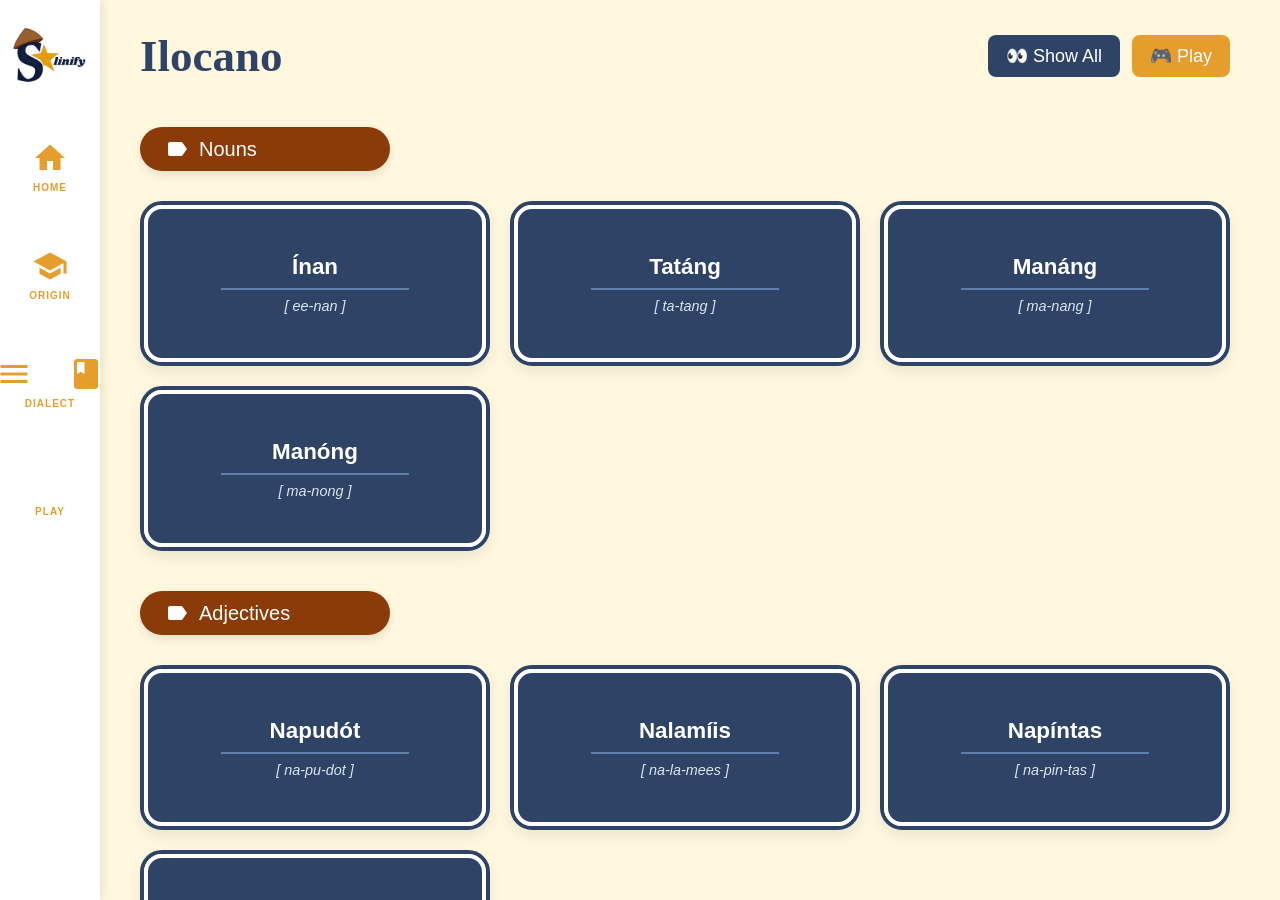
==== pages/clickable+flashcard-ilocos.html @ 620bff23 "Initial Salinify Project" ====
<!DOCTYPE html>
<html lang="en">

<head>
    <meta charset="UTF-8">
    <link href="https://fonts.googleapis.com/icon?family=Material+Icons" rel="stylesheet">
    <meta name="viewport" content="width=device-width, initial-scale=1.0">
    <title>Ilocano Flashcards</title>
    <style>
        html,
        body {
            margin: 0;
            padding: 0;
            width: 100%;
            height: 100%;
            overflow: hidden;
            background: #fff5e6;
        }

        * {
            box-sizing: border-box;
            margin: 0;
            padding: 0;
        }

        .learn_pampanga {
            font-family: "Georgia", sans-serif;
            background: #fff8df;
            padding: 30px 50px;
            padding-left: 140px;
            height: 100vh;
            overflow-y: auto;
            position: relative;
            transform: translateY(100%);
            transition: transform 0.6s ease;
            z-index: 5;
        }

        .learn_pampanga.show {
            transform: translateY(0);
        }

/* SIDEBAR STYLES */
        .sidebar {
            width: 100px;
            height: 100vh;
            background: #ffffff;
            box-shadow: 2px 0 10px rgba(0, 0, 0, 0.1);
            display: flex;
            flex-direction: column;
            align-items: center;
            padding: 20px 15px;
            gap: 20px;
            position: fixed;
            left: 0;
            top: 0;
            z-index: 100;
        }

        .sidebar .icon {
            width: 80px;
            height: 70px;
            display: flex;
            align-items: center;
            justify-content: center;
            cursor: pointer;
        }

        .sidebar .icon img {
            max-width: 100%;
            max-height: 100%;
            object-fit: contain;
        }

        .sidebar ul {
            list-style: none;
            padding: 0;
            margin-top: 20px;
            width: 100%;
        }

        .sidebar ul li {
            width: 100%;
            margin-bottom: 35px;
            text-align: center;
        }

        .sidebar ul li a {
            color: #e59d2c;
            text-decoration: none;
            display: flex;
            flex-direction: column;
            align-items: center;
            gap: 6px;
            padding: 10px 0;
            border-radius: 12px;
            transition: all 0.3s cubic-bezier(0.4, 0, 0.2, 1);
        }

        /* Sidebar Hover Effect */
        .sidebar ul li a:hover {
            transform: scale(1.15);
            background-color: #fff8df;
            color: #8a3b08;
        }

        .sidebar ul li a .material-icons {
            font-size: 36px;
            transition: transform 0.3s ease;
        }

        .sidebar ul li a:hover .material-icons {
            transform: rotate(-5deg);
        }

        .nav-label {
            font-size: 10px;
            font-weight: bold;
            text-transform: uppercase;
            font-family: "Georgia", sans-serif;
            letter-spacing: 1px;
        }

        /* HEADER */
        .header {
            display: flex;
            justify-content: space-between;
            align-items: center;
            margin-bottom: 25px;
            flex-wrap: wrap;
        }

        .header h1 {
            font-family: 'bright DEMO', Georgia, serif;
            color: #2e4365;
            font-size: 45px;
            margin: 0;
            font-weight: bold;
        }

        /* SECTION DIVIDERS */
        .section-divider {
            width: auto;
            max-width: 250px;
            background: #8a3b08;
            color: #fff;
            padding: 10px 25px;
            font-size: 20px;
            margin: 20px 0 10px 0;
            border-radius: 50px;
            display: flex;
            align-items: center;
            gap: 10px;
            box-shadow: 0 4px 10px rgba(0, 0, 0, 0.1);
            grid-column: 1 / -1;
        }

        /* BUTTONS */
        .header-buttons {
            display: flex;
            gap: 12px;
        }

        .play-button,
        .flip-button,
        .nav-btn,
        .back-btn {
            padding: 10px 18px;
            font-family: inherit;
            border: none;
            border-radius: 8px;
            font-size: 18px;
            cursor: pointer;
            transition: 0.3s;
        }

        .play-button,
        .nav-btn {
            background-color: #e59d2c;
            color: white;
        }

        .flip-button,
        .back-btn {
            background-color: #2e4365;
            color: white;
        }

        .play-button:hover,
        .nav-btn:hover {
            background-color: #c97f14;
            transform: translateY(-2px);
        }

        .flip-button:hover,
        .back-btn:hover {
            background-color: #1d2f4d;
            transform: translateY(-2px);
        }

        /* FLASHCARDS GRID */
        .flashcards-container {
            display: grid;
            grid-template-columns: repeat(auto-fill, minmax(280px, 1fr));
            gap: 20px;
            padding-bottom: 50px;
        }

        .flashcard {
            height: 165px;
            border: 4px solid #2e4365;
            border-radius: 22px;
            box-shadow: 0 6px 14px rgba(0, 0, 0, 0.08);
            perspective: 1000px;
            cursor: pointer;
        }

        .card-inner {
            position: relative;
            width: 100%;
            height: 100%;
            text-align: center;
            transition: transform 0.6s;
            transform-style: preserve-3d;
        }

        .flashcard:hover .card-inner,
        .flashcard.flipped .card-inner {
            transform: rotateY(180deg);
        }

        .card-front,
        .card-back {
            position: absolute;
            width: 100%;
            height: 100%;
            backface-visibility: hidden;
            display: flex;
            flex-direction: column;
            justify-content: center;
            border-radius: 18px;
            padding: 10px;
        }

        .card-front {
            background-color: #2e4365;
            border: 4px solid #ffffff;
        }

        .card-back {
            background-color: #ffffff;
            transform: rotateY(180deg);
        }

        .card-front .upper-text {
            font-size: 1.4em;
            font-weight: bold;
            color: #ffffff;
        }

        .card-back .upper-text {
            font-size: 1.4em;
            font-weight: bold;
            color: #2e4365;
        }

        .card-front .separator {
            width: 60%;
            margin: 8px auto;
            border-top: 2px solid #5f7fa8;
        }

        .card-back .separator {
            width: 60%;
            margin: 8px auto;
            border-top: 2px solid #c7d6ea;
        }

        .card-front .lower-text {
            font-size: 0.9em;
            color: #8a3b08;
            font-style: italic;
            color: #dbe6f2;
        }

        .card-back .lower-text {
            font-size: 0.9em;
            color: #8a3b08;
            font-style: italic;
        }

        /* DETAILS SECTION */
        .details-section {
            display: none;
            max-width: 1000px;
            margin: 30px auto;
            position: relative;
        }

        .main-container {
            display: flex;
            justify-content:space-between;
            align-items:center;
            flex-wrap: wrap;
            gap: 40px;
            border: 4px solid #8a3b08;
            border-radius: 25px;
            padding: 50px;
            background: #ffffff;
            box-shadow: 0 10px 25px rgba(0, 0, 0, 0.08);
        }

        .dialect-word {
            font-size: 48px;
            font-weight: bold;
            color: #2e4365;
            margin-bottom: 20px;
        }

        .tagalog-word {
            font-size: 22px;
            color: #8a3b08;
            margin: 15px 0;
            margin-bottom:10px;
        }

        .image-container {
            flex: 1;
            height: 300px;
            border-radius: 20px;
            overflow: hidden;
            background: #eee;
        }

        .image-container img {
            width: 100%;
            height: 100%;
            object-fit: inherit;
        }

        .english-container {
            margin-top: 20px;
            border: 3px solid #2e4365;
            border-radius: 18px;
            padding: 15px;
            background: #f5f5f5;
            font-size: 18px;
            line-height: 1.6;
        }

        .example-text {
            font-size: 18px;
            color: #444;
            line-height: 1.6;
            border-left: 4px solid #e59d2c;
            padding-left: 15px;
            margin-top: 10px;
        }

        .pronunciation-wrapper {
            display: flex;
            align-items: center;
            gap: 12px;
            margin-bottom: 15px;
            font-size:18px;
            font-style:italic;
            color:#555;
            margin:8px 0;
        }

        .audio-icon {
            font-size: 28px;
            color: #e59d2c;
            cursor: pointer;
            transition: 0.3s;
        }

        .audio-icon:hover {
            color: #2e4365;
            transform: scale(1.1);
        }

        .button-group {
            margin-top: 30px;
            display: flex;
            justify-content: space-between;
            gap: 20px;
        }

        .back-header {
            display: flex;
            justify-content: flex-end;
            margin-bottom: 20px;
        }
    </style>
</head>

<body>
    <div class="sidebar">
        <div class="icon"><img src="../assets/images/salinify.png" alt="Logo"></div>
        <ul>
            <li><a href="home.html"><span class="material-icons">home</span><span class="nav-label">Home</span></a></li>
            <li><a href="classes.html"><span class="material-icons">school</span><span
                        class="nav-label">Origin</span></a></li>
            <li><a href="learn-ui.html"><span class="material-icons">menu_book</span><span
                        class="nav-label">Dialect</span></a></li>
            <li><a href="play-ui.html"><span class="material-icons">sports_esports</span><span
                        class="nav-label">Play</span></a></li>
        </ul>
    </div>

    <div class="learn_pampanga">
        <div class="header" id="mainHeader">
            <h1>Ilocano</h1>
            <div class="header-buttons">
                <button class="flip-button" id="flipAllBtn">👀 Show All</button>
                <button class="play-button" onclick="window.location.href='play-ui.html'">🎮 Play</button>
            </div>
        </div>

        <div class="flashcards-container" id="flashcards"></div>

        <div class="details-section" id="details">
            <div class="back-header">
                <button class="back-btn" onclick="goBack()">⬅ Back to Flashcards</button>
            </div>

            <div class="main-container">
                <div style="flex: 1.5;">
                    <div class="dialect-word" id="dialectWord"></div>

                    <div class="pronunciation-wrapper">
                        <div class="lower-text" id="pronunciationText" style="font-size: 1.3em;"></div>
                        <span class="audio-icon material-icons" id="playBtn">volume_up</span>
                        <audio id="audioElement"></audio>
                    </div>

                    <div class="tagalog-word" id="tagalogWord"></div>
                    <div class="example-text" id="exampleText"></div>
                </div>
                <div class="image-container">
                    <img id="wordImage" src="" alt="Word Image">
                </div>
            </div>

            <div class="english-container" id="englishText"></div>

            <div class="button-group">
                <button class="nav-btn" onclick="prevWord()">⬅ Previous Word</button>
                <button class="nav-btn" onclick="nextWord()">Next Word ➡</button>
            </div>
        </div>
    </div>

    <script>
const words = [
            { cat: "Nouns", dialect: "Ínan", pron: "ee-nan", tagalog: "Nanay", english: "Mother", example: "Ilocano: Tinawag ko ang aking <b>Ínan</b> para kumain.", image: "../assets/images/ina.png", audio: "../assets/audio/inan.mp3" },
            { cat: "Nouns", dialect: "Tatáng", pron: "ta-tang", tagalog: "Tatay", english: "Father", example: "Ilocano: Kasama ko si <b>Tatáng</b> sa paglalakad kanina.", image: "../assets/images/ama.png", audio: "../assets/audio/tatang2.mp3" },
            { cat: "Nouns", dialect: "Manáng", pron: "ma-nang", tagalog: "Ate", english: "Older Sister", example: "Ilocano: Binilhan ako ng aking <b>Manáng</b> ng pagkain.", image: "../assets/images/ate.png", audio: "../assets/audio/manang.mp3" },
            { cat: "Nouns", dialect: "Manóng", pron: "ma-nong", tagalog: "Kuya", english: "Older Brother", example: "Ilocano: Naglaro kami ni <b>Manóng</b> sa labas.", image: "../assets/images/kuya.png", audio: "../assets/audio/manong.mp3" },


            // Adjectives
            { cat: "Adjectives", dialect: "Napudót", pron: "na-pu-dot", tagalog: "Mainit", english: "Hot", example: "Ilocano: <b>Napudót</b> ang kape kaya dahan-dahan kong ininom.", image: "../assets/images/hot2.png", audio: "../assets/audio/napudot.mp3" },
            { cat: "Adjectives", dialect: "Nalamíis", pron: "na-la-mees", tagalog: "Malamig", english: "Cold", example: "Ilocano: <b>Nalamíis</b> ang tubig sa ref.", image: "../assets/images/cold.png", audio: "../assets/audio/nalamiis.mp3" },
            { cat: "Adjectives", dialect: "Napíntas", pron: "na-pin-tas", tagalog: "Maganda", english: "Beautiful", example: "Ilocano: <b>Napíntas</b> ang damit na suot niya.", image: "../assets/images/beautiful.png", audio: "../assets/audio/napintas.mp3" },
            { cat: "Adjectives", dialect: "Natarakí", pron: "na-ta-ra-kee", tagalog: "Gwapo", english: "Handsome", example: "Ilocano: <b>Natarakí</b> ang artista sa palabas.", image: "../assets/images/handsome.png", audio: "../assets/audio/nataraki.mp3" },


            // Greetings
            { cat: "Greetings", dialect: "Naimbág nga bigát", pron: "na-im-bag nga bee-gat", tagalog: "Magandang Umaga", english: "Good Morning", example: "Ilocano: <b>Naimbág nga bigát</b>, tara na sa eskwela.", image: "../assets/images/morning.png", audio: "../assets/audio/bigat.mp3" },
            { cat: "Greetings", dialect: "Agyamanák unay", pron: "ag-ya-ma-nak u-nay", tagalog: "Maraming salamat", english: "Thank you very much", example: "Ilocano: <b>Agyamanák unay</b>, malaking tulong ito.", image: "../assets/images/thanks.png", audio: "../assets/audio/unay.mp3" },
            { cat: "Greetings", dialect: "Naimbág nga malém", pron: "na-im-bag nga ma-lem", tagalog: "Magandang Hapon", english: "Good Afternoon", example: "Ilocano: <b>Naimbág nga malém</b>, kumain ka na ba?", image: "../assets/images/afternoon.png", audio: "../assets/audio/malem.mp3" },
            { cat: "Greetings", dialect: "Naimbág nga rabí-i", pron: "na-im-bag nga ra-bee-i", tagalog: "Magandang Gabi", english: "Good Evening", example: "Ilocano: <b>Naimbág nga rabí-i</b>, matulog ka na mamaya.", image: "../assets/images/evening.png", audio: "../assets/audio/rabi.mp3" },


            // Foods
            { cat: "Foods", dialect: "Makan", pron: "ma-kan", tagalog: "Pagkain", english: "Food", example: "Ilocano: Marami kaming <b>Makan</b> sa handaan.", image: "../assets/images/food.png", audio: "../assets/audio/makan.mp3" },
            { cat: "Foods", dialect: "Naténg", pron: "na-teng", tagalog: "Gulay", english: "Vegetable", example: "Ilocano: Niluto ni nanay ang <b>Naténg</b> kanina.", image: "../assets/images/vegetable.png", audio: "../assets/audio/nateng.mp3" },
            { cat: "Foods", dialect: "Bunga", pron: "boon-ga", tagalog: "Prutas", english: "Fruits", example: "Ilocano: Kumain ako ng <b>Bunga</b> pagkatapos ng tanghalian.", image: "../assets/images/fruits.png", audio: "../assets/audio/bunga.mp3" },
            { cat: "Foods", dialect: "Inapuy", pron: "i-na-puy", tagalog: "Kanin", english: "Cooked Rice", example: "Ilocano: Maputi ang <b>Nasi</b> na sinaing namin.", image: "../assets/images/cooked_rice.png", audio: "../assets/audio/inapuy.mp3" },


            // Nature
            { cat: "Nature", dialect: "Bantáy", pron: "ban-tay", tagalog: "Bundok", english: "Mountain", example: "Ilocano: Malayo ang <b>Bantáy</b> pero kita pa rin.", image: "../assets/images/mountain.png", audio: "../assets/audio/bantay.mp3" },
            { cat: "Nature", dialect: "Baybay", pron: "bay-bay", tagalog: "Dagat", english: "Ocean/Sea", example: "Ilocano: Masarap magpahinga sa <b>Baybay</b>.", image: "../assets/images/ocean.png", audio: "../assets/audio/baybay.mp3" },
            { cat: "Nature", dialect: "Karayan", pron: "ka-ra-yan", tagalog: "Ilog", english: "River", example: "Ilocano: Tumawid kami sa <b>Karayan</b> kahapon.", image: "../assets/images/river.png", audio: "../assets/audio/karayan.mp3" },
            { cat: "Nature", dialect: "Kayú", pron: "ka-yu", tagalog: "Puno", english: "Tree", example: "Ilocano: May malaking <b>Kayú</b> sa harap ng bahay.", image: "../assets/images/tree.png", audio: "../assets/audio/kayu.mp3" }
        ];

        const container = document.getElementById("flashcards");
        let currentIndex = 0;
        let lastCat = "";

        // Render Grid
        words.forEach((w, i) => {
            if (w.cat !== lastCat) {
                const div = document.createElement("div");
                div.className = "section-divider";
                div.innerHTML = `<span class="material-icons">label</span> ${w.cat}`;
                container.appendChild(div);
                lastCat = w.cat;
            }

            const card = document.createElement("div");
            card.className = "flashcard";
            card.innerHTML = `
                <div class="card-inner">
                    <div class="card-front">
                        <div class="upper-text">${w.dialect}</div>
                        <div class="separator"></div>
                        <div class="lower-text">[ ${w.pron} ]</div>
                    </div>
                    <div class="card-back">
                        <div class="upper-text">${w.tagalog}</div>
                        <div class="separator"></div>
                        <div class="lower-text">${w.english}</div>
                    </div>
                </div>`;
            card.onclick = () => {
                currentIndex = i;
                showDetails();
            };
            container.appendChild(card);
        });

        function showDetails() {
            document.getElementById("flashcards").style.display = "none";
            document.getElementById("mainHeader").style.display = "none";
            document.getElementById("details").style.display = "block";
            displayWord();
        }

        function displayWord() {
            const w = words[currentIndex];
            document.getElementById("dialectWord").innerText = w.dialect;
            document.getElementById("pronunciationText").innerText = `[ ${w.pron} ]`;
            document.getElementById("tagalogWord").innerText = "Tagalog: " + w.tagalog;
            document.getElementById("englishText").innerText = "English Definition: " + w.english;
            document.getElementById("exampleText").innerHTML = w.example;
            document.getElementById("wordImage").src = w.image;

            // Audio logic
            const audio = document.getElementById("audioElement");
            audio.src = w.audio;
            document.getElementById("playBtn").onclick = () => audio.play();
        }

        function nextWord() {
            currentIndex = (currentIndex + 1) % words.length;
            displayWord();
        }

        function prevWord() {
            currentIndex = (currentIndex - 1 + words.length) % words.length;
            displayWord();
        }

        function goBack() {
            document.getElementById("flashcards").style.display = "grid";
            document.getElementById("mainHeader").style.display = "flex";
            document.getElementById("details").style.display = "none";
        }

        // Flip All functionality
        document.getElementById('flipAllBtn').onclick = function () {
            const cards = document.querySelectorAll('.flashcard');
            const isFlipped = cards[0].classList.contains('flipped');
            cards.forEach(c => c.classList.toggle('flipped', !isFlipped));
            this.textContent = !isFlipped ? "🙈 Hide All" : "👀 Show All";
        };

        // Entrance animation
        window.onload = () => {
            setTimeout(() => {
                document.querySelector('.learn_pampanga').classList.add('show');
            }, 100);
        };
    </script>
</body>

</html>
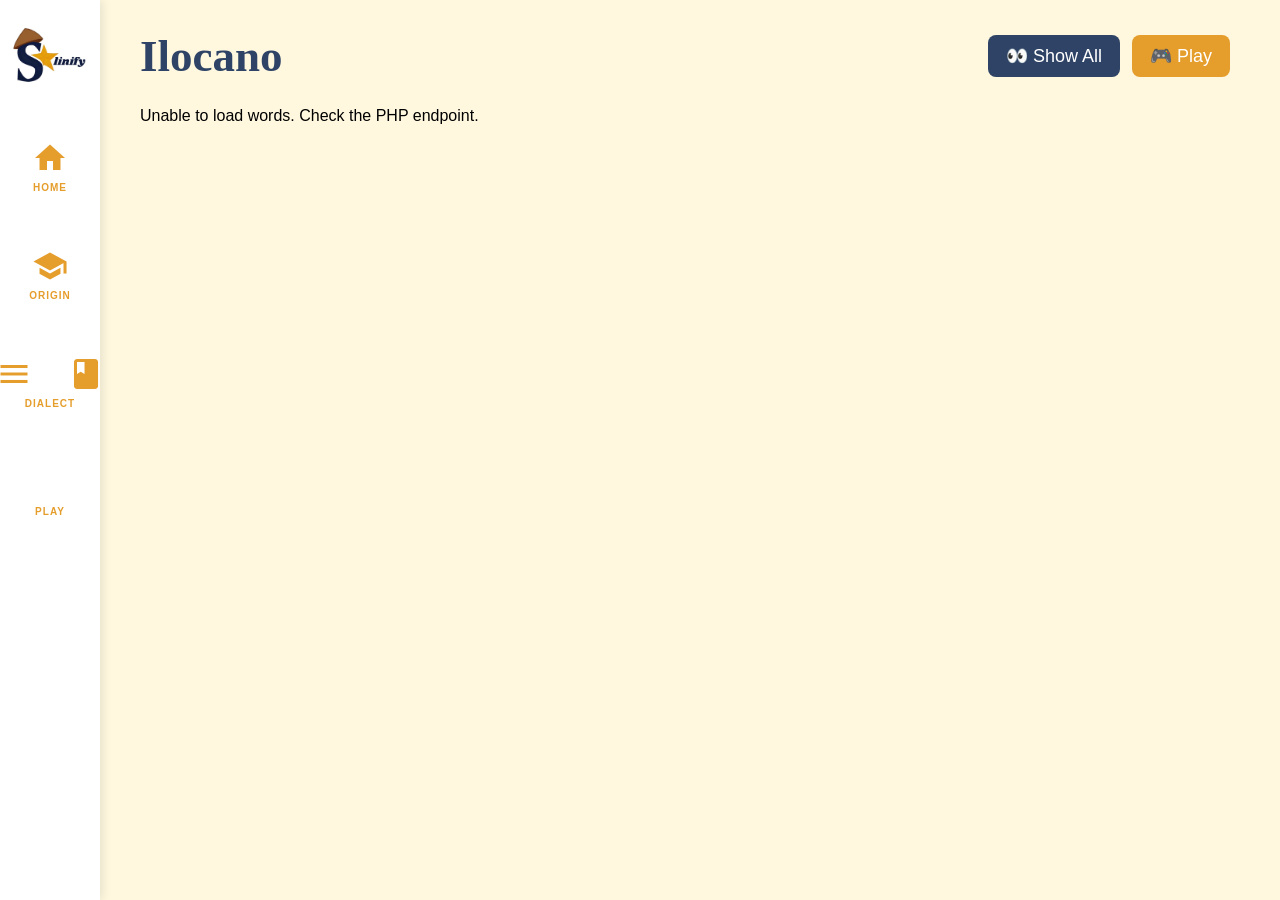
==== commit d4a09f0a: "Update clickable+flashcard-ilocos.html" ====
--- a/pages/clickable+flashcard-ilocos.html
+++ b/pages/clickable+flashcard-ilocos.html
@@ -453,51 +453,74 @@
     </div>
 
     <script>
-const words = [
-            { cat: "Nouns", dialect: "Ínan", pron: "ee-nan", tagalog: "Nanay", english: "Mother", example: "Ilocano: Tinawag ko ang aking <b>Ínan</b> para kumain.", image: "../assets/images/ina.png", audio: "../assets/audio/inan.mp3" },
-            { cat: "Nouns", dialect: "Tatáng", pron: "ta-tang", tagalog: "Tatay", english: "Father", example: "Ilocano: Kasama ko si <b>Tatáng</b> sa paglalakad kanina.", image: "../assets/images/ama.png", audio: "../assets/audio/tatang2.mp3" },
-            { cat: "Nouns", dialect: "Manáng", pron: "ma-nang", tagalog: "Ate", english: "Older Sister", example: "Ilocano: Binilhan ako ng aking <b>Manáng</b> ng pagkain.", image: "../assets/images/ate.png", audio: "../assets/audio/manang.mp3" },
-            { cat: "Nouns", dialect: "Manóng", pron: "ma-nong", tagalog: "Kuya", english: "Older Brother", example: "Ilocano: Naglaro kami ni <b>Manóng</b> sa labas.", image: "../assets/images/kuya.png", audio: "../assets/audio/manong.mp3" },
-
-
-            // Adjectives
-            { cat: "Adjectives", dialect: "Napudót", pron: "na-pu-dot", tagalog: "Mainit", english: "Hot", example: "Ilocano: <b>Napudót</b> ang kape kaya dahan-dahan kong ininom.", image: "../assets/images/hot2.png", audio: "../assets/audio/napudot.mp3" },
-            { cat: "Adjectives", dialect: "Nalamíis", pron: "na-la-mees", tagalog: "Malamig", english: "Cold", example: "Ilocano: <b>Nalamíis</b> ang tubig sa ref.", image: "../assets/images/cold.png", audio: "../assets/audio/nalamiis.mp3" },
-            { cat: "Adjectives", dialect: "Napíntas", pron: "na-pin-tas", tagalog: "Maganda", english: "Beautiful", example: "Ilocano: <b>Napíntas</b> ang damit na suot niya.", image: "../assets/images/beautiful.png", audio: "../assets/audio/napintas.mp3" },
-            { cat: "Adjectives", dialect: "Natarakí", pron: "na-ta-ra-kee", tagalog: "Gwapo", english: "Handsome", example: "Ilocano: <b>Natarakí</b> ang artista sa palabas.", image: "../assets/images/handsome.png", audio: "../assets/audio/nataraki.mp3" },
-
-
-            // Greetings
-            { cat: "Greetings", dialect: "Naimbág nga bigát", pron: "na-im-bag nga bee-gat", tagalog: "Magandang Umaga", english: "Good Morning", example: "Ilocano: <b>Naimbág nga bigát</b>, tara na sa eskwela.", image: "../assets/images/morning.png", audio: "../assets/audio/bigat.mp3" },
-            { cat: "Greetings", dialect: "Agyamanák unay", pron: "ag-ya-ma-nak u-nay", tagalog: "Maraming salamat", english: "Thank you very much", example: "Ilocano: <b>Agyamanák unay</b>, malaking tulong ito.", image: "../assets/images/thanks.png", audio: "../assets/audio/unay.mp3" },
-            { cat: "Greetings", dialect: "Naimbág nga malém", pron: "na-im-bag nga ma-lem", tagalog: "Magandang Hapon", english: "Good Afternoon", example: "Ilocano: <b>Naimbág nga malém</b>, kumain ka na ba?", image: "../assets/images/afternoon.png", audio: "../assets/audio/malem.mp3" },
-            { cat: "Greetings", dialect: "Naimbág nga rabí-i", pron: "na-im-bag nga ra-bee-i", tagalog: "Magandang Gabi", english: "Good Evening", example: "Ilocano: <b>Naimbág nga rabí-i</b>, matulog ka na mamaya.", image: "../assets/images/evening.png", audio: "../assets/audio/rabi.mp3" },
-
-
-            // Foods
-            { cat: "Foods", dialect: "Makan", pron: "ma-kan", tagalog: "Pagkain", english: "Food", example: "Ilocano: Marami kaming <b>Makan</b> sa handaan.", image: "../assets/images/food.png", audio: "../assets/audio/makan.mp3" },
-            { cat: "Foods", dialect: "Naténg", pron: "na-teng", tagalog: "Gulay", english: "Vegetable", example: "Ilocano: Niluto ni nanay ang <b>Naténg</b> kanina.", image: "../assets/images/vegetable.png", audio: "../assets/audio/nateng.mp3" },
-            { cat: "Foods", dialect: "Bunga", pron: "boon-ga", tagalog: "Prutas", english: "Fruits", example: "Ilocano: Kumain ako ng <b>Bunga</b> pagkatapos ng tanghalian.", image: "../assets/images/fruits.png", audio: "../assets/audio/bunga.mp3" },
-            { cat: "Foods", dialect: "Inapuy", pron: "i-na-puy", tagalog: "Kanin", english: "Cooked Rice", example: "Ilocano: Maputi ang <b>Nasi</b> na sinaing namin.", image: "../assets/images/cooked_rice.png", audio: "../assets/audio/inapuy.mp3" },
-
-
-            // Nature
-            { cat: "Nature", dialect: "Bantáy", pron: "ban-tay", tagalog: "Bundok", english: "Mountain", example: "Ilocano: Malayo ang <b>Bantáy</b> pero kita pa rin.", image: "../assets/images/mountain.png", audio: "../assets/audio/bantay.mp3" },
-            { cat: "Nature", dialect: "Baybay", pron: "bay-bay", tagalog: "Dagat", english: "Ocean/Sea", example: "Ilocano: Masarap magpahinga sa <b>Baybay</b>.", image: "../assets/images/ocean.png", audio: "../assets/audio/baybay.mp3" },
-            { cat: "Nature", dialect: "Karayan", pron: "ka-ra-yan", tagalog: "Ilog", english: "River", example: "Ilocano: Tumawid kami sa <b>Karayan</b> kahapon.", image: "../assets/images/river.png", audio: "../assets/audio/karayan.mp3" },
-            { cat: "Nature", dialect: "Kayú", pron: "ka-yu", tagalog: "Puno", english: "Tree", example: "Ilocano: May malaking <b>Kayú</b> sa harap ng bahay.", image: "../assets/images/tree.png", audio: "../assets/audio/kayu.mp3" }
-        ];
-
-        const container = document.getElementById("flashcards");
-        let currentIndex = 0;
-        let lastCat = "";
-
-        // Render Grid
+    let words = [];
+
+    const container = document.getElementById("flashcards");
+    let currentIndex = 0;
+    let lastCat = "";
+
+    async function loadWords() {
+        container.textContent = "Loading words...";
+
+        try {
+            const response = await fetch(
+                "../api/words.php?dialect=Ilocano"
+            );
+
+            const data = await response.json();
+
+            if (!response.ok || !Array.isArray(data)) {
+                throw new Error(data.error || "Unable to load words.");
+            }
+
+            data.sort((a, b) =>
+                Number(a.category_id) - Number(b.category_id) ||
+                Number(a.word_id) - Number(b.word_id)
+            );
+
+            words = data.map(w => ({
+                cat: w.category_name,
+                dialect: w.word,
+                pron: w.pronunciation,
+                tagalog: w.tagalog,
+                english: w.english,
+                example: w.example,
+                image: "../" + w.image_path,
+                audio: "../" + w.audio_path
+            }));
+
+            container.textContent = "";
+            lastCat = "";
+
+            if (!words.length) {
+                container.textContent = "No Ilocano words found.";
+                return;
+            }
+
+            renderFlashcards();
+        } catch (error) {
+            container.textContent =
+                "Unable to load words. Check the PHP endpoint.";
+            console.error(error);
+        }
+    }
+
+    function escapeHTML(text) {
+        const span = document.createElement("span");
+        span.textContent = text ?? "";
+        return span.innerHTML;
+    }
+
+    // Render Grid
+    function renderFlashcards() {
         words.forEach((w, i) => {
             if (w.cat !== lastCat) {
                 const div = document.createElement("div");
                 div.className = "section-divider";
-                div.innerHTML = `<span class="material-icons">label</span> ${w.cat}`;
+                div.innerHTML = `
+                    <span class="material-icons">label</span>
+                    ${escapeHTML(w.cat)}
+                `;
                 container.appendChild(div);
                 lastCat = w.cat;
             }
@@ -507,76 +530,92 @@
             card.innerHTML = `
                 <div class="card-inner">
                     <div class="card-front">
-                        <div class="upper-text">${w.dialect}</div>
+                        <div class="upper-text">${escapeHTML(w.dialect)}</div>
                         <div class="separator"></div>
-                        <div class="lower-text">[ ${w.pron} ]</div>
+                        <div class="lower-text">[ ${escapeHTML(w.pron)} ]</div>
                     </div>
                     <div class="card-back">
-                        <div class="upper-text">${w.tagalog}</div>
+                        <div class="upper-text">${escapeHTML(w.tagalog)}</div>
                         <div class="separator"></div>
-                        <div class="lower-text">${w.english}</div>
+                        <div class="lower-text">${escapeHTML(w.english)}</div>
                     </div>
-                </div>`;
+                </div>
+            `;
+
             card.onclick = () => {
                 currentIndex = i;
                 showDetails();
             };
+
             container.appendChild(card);
         });
-
-        function showDetails() {
-            document.getElementById("flashcards").style.display = "none";
-            document.getElementById("mainHeader").style.display = "none";
-            document.getElementById("details").style.display = "block";
-            displayWord();
-        }
-
-        function displayWord() {
-            const w = words[currentIndex];
-            document.getElementById("dialectWord").innerText = w.dialect;
-            document.getElementById("pronunciationText").innerText = `[ ${w.pron} ]`;
-            document.getElementById("tagalogWord").innerText = "Tagalog: " + w.tagalog;
-            document.getElementById("englishText").innerText = "English Definition: " + w.english;
-            document.getElementById("exampleText").innerHTML = w.example;
-            document.getElementById("wordImage").src = w.image;
-
-            // Audio logic
-            const audio = document.getElementById("audioElement");
-            audio.src = w.audio;
-            document.getElementById("playBtn").onclick = () => audio.play();
-        }
-
-        function nextWord() {
-            currentIndex = (currentIndex + 1) % words.length;
-            displayWord();
-        }
-
-        function prevWord() {
-            currentIndex = (currentIndex - 1 + words.length) % words.length;
-            displayWord();
-        }
-
-        function goBack() {
-            document.getElementById("flashcards").style.display = "grid";
-            document.getElementById("mainHeader").style.display = "flex";
-            document.getElementById("details").style.display = "none";
-        }
-
-        // Flip All functionality
-        document.getElementById('flipAllBtn').onclick = function () {
-            const cards = document.querySelectorAll('.flashcard');
-            const isFlipped = cards[0].classList.contains('flipped');
-            cards.forEach(c => c.classList.toggle('flipped', !isFlipped));
-            this.textContent = !isFlipped ? "🙈 Hide All" : "👀 Show All";
-        };
-
-        // Entrance animation
-        window.onload = () => {
-            setTimeout(() => {
-                document.querySelector('.learn_pampanga').classList.add('show');
-            }, 100);
-        };
-    </script>
+    }
+
+    function showDetails() {
+        document.getElementById("flashcards").style.display = "none";
+        document.getElementById("mainHeader").style.display = "none";
+        document.getElementById("details").style.display = "block";
+        displayWord();
+    }
+
+    function displayWord() {
+        const w = words[currentIndex];
+        if (!w) return;
+
+        document.getElementById("dialectWord").innerText = w.dialect;
+        document.getElementById("pronunciationText").innerText =
+            `[ ${w.pron} ]`;
+        document.getElementById("tagalogWord").innerText =
+            "Tagalog: " + w.tagalog;
+        document.getElementById("englishText").innerText =
+            "English Definition: " + w.english;
+        document.getElementById("exampleText").textContent = w.example;
+        document.getElementById("wordImage").src = w.image;
+
+        // Audio logic
+        const audio = document.getElementById("audioElement");
+        audio.pause();
+        audio.src = w.audio;
+        document.getElementById("playBtn").onclick = () =>
+            audio.play().catch(console.error);
+    }
+
+    function nextWord() {
+        if (!words.length) return;
+        currentIndex = (currentIndex + 1) % words.length;
+        displayWord();
+    }
+
+    function prevWord() {
+        if (!words.length) return;
+        currentIndex = (currentIndex - 1 + words.length) % words.length;
+        displayWord();
+    }
+
+    function goBack() {
+        document.getElementById("flashcards").style.display = "grid";
+        document.getElementById("mainHeader").style.display = "flex";
+        document.getElementById("details").style.display = "none";
+    }
+
+    // Flip All functionality
+    document.getElementById("flipAllBtn").onclick = function () {
+        const cards = document.querySelectorAll(".flashcard");
+        if (!cards.length) return;
+
+        const isFlipped = cards[0].classList.contains("flipped");
+        cards.forEach(c => c.classList.toggle("flipped", !isFlipped));
+        this.textContent = !isFlipped ? "🙈 Hide All" : "👀 Show All";
+    };
+
+    window.onload = () => {
+        setTimeout(() => {
+            document.querySelector(".learn_pampanga").classList.add("show");
+        }, 100);
+
+        loadWords();
+    };
+</script>
 </body>
 
 </html>
